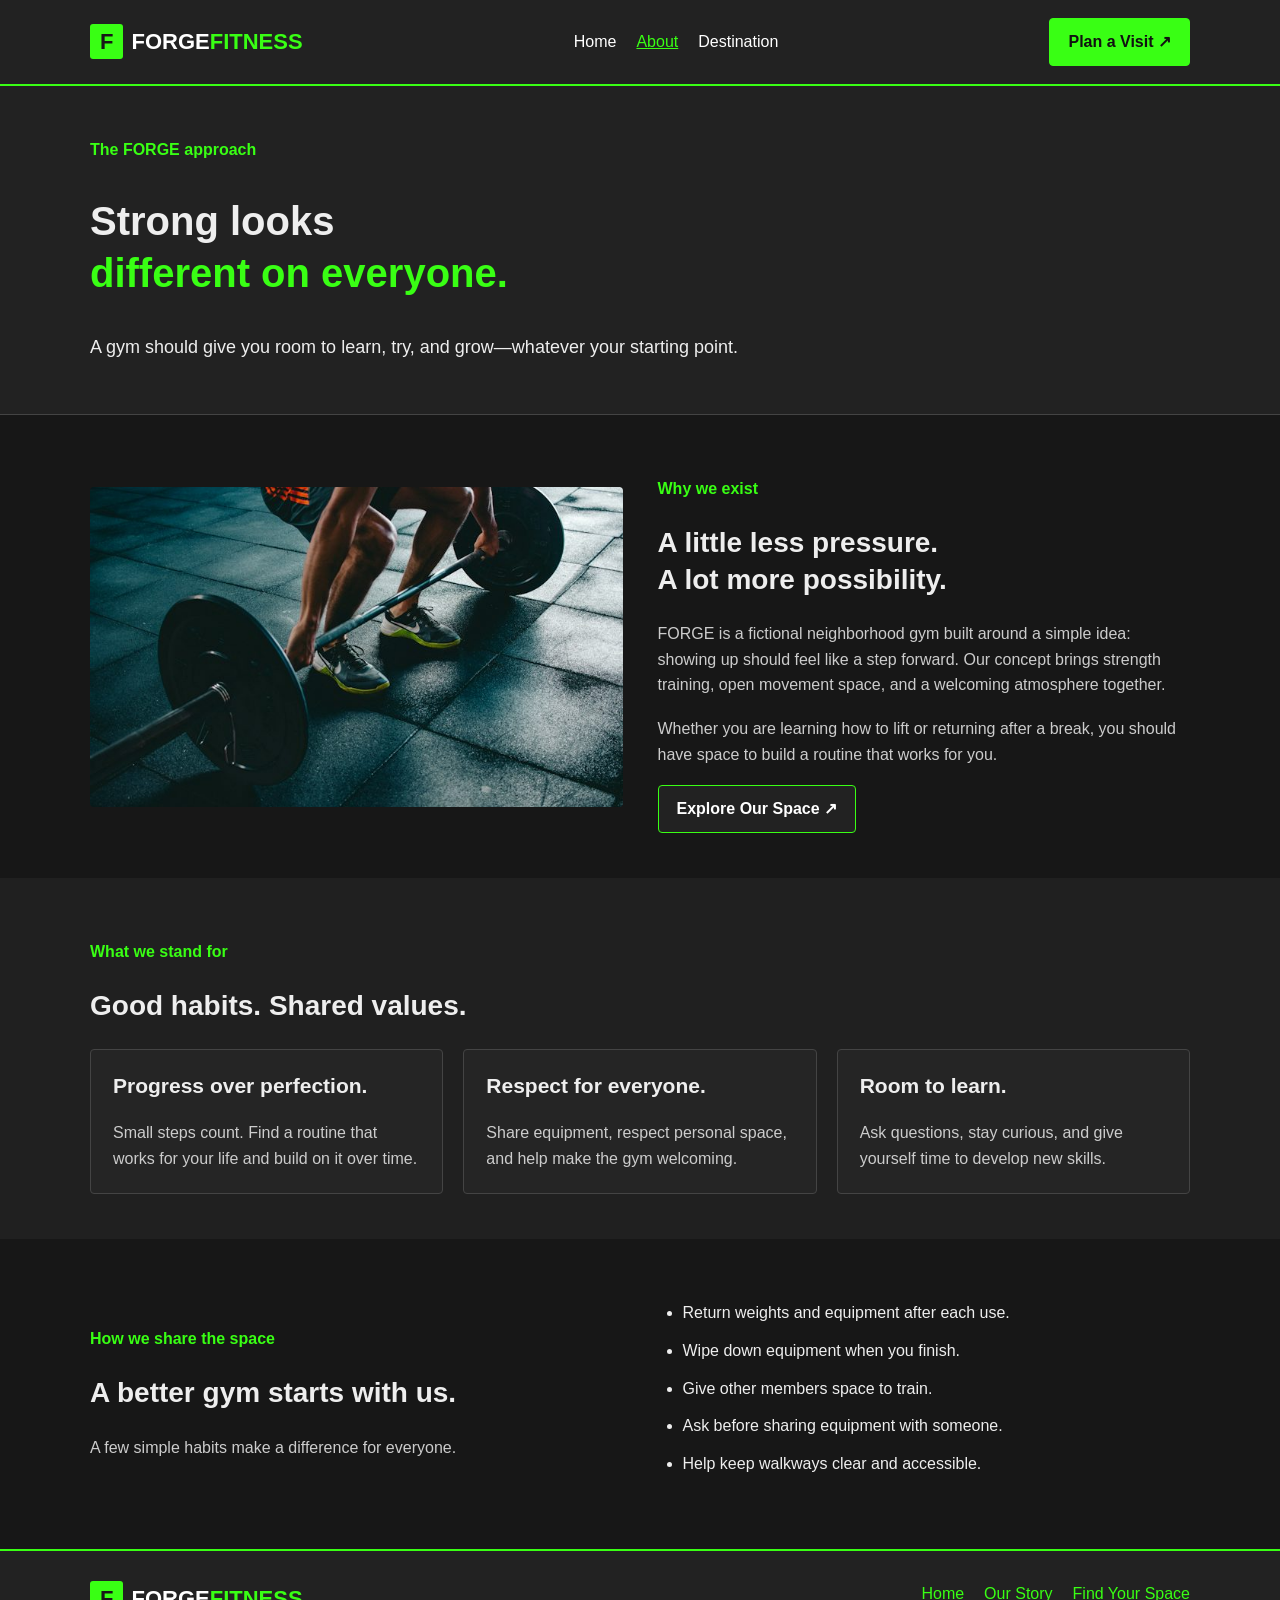
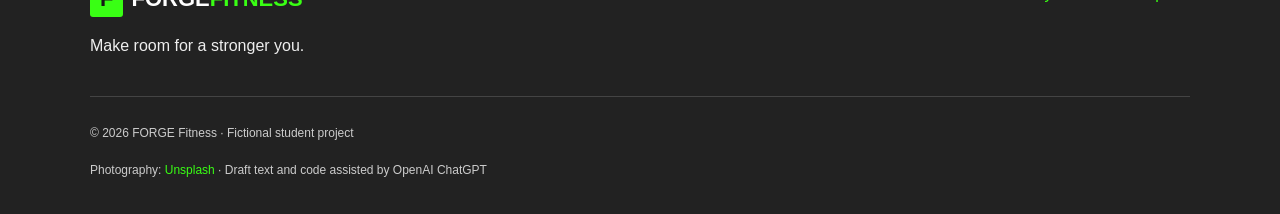
==== about.html @ 7fd6a6ab "Add files via upload" ====
<!DOCTYPE html>
<html lang="en">
<head>
    <meta charset="UTF-8">
    <meta name="viewport" content="width=device-width, initial-scale=1.0">

    <meta name="description"
          content="Learn about FORGE Fitness and our approach to strength, movement, and community.">

    <meta name="keywords"
          content="about FORGE Fitness, community gym, fitness, strength">

    <title>FORGE Fitness | About</title>

    <link rel="stylesheet" href="style.css">
</head>

<body>
    <a class="skip-link" href="#main">Skip to content</a>

    <header class="site-header">
        <div class="container header-inner">
            <a class="logo" href="index.html" aria-label="FORGE Fitness home">
                <span class="logo-mark" aria-hidden="true">F</span>
                <span>FORGE<span class="logo-word">FITNESS</span></span>
            </a>

            <nav class="main-nav" aria-label="Main navigation">
                <a href="index.html">Home</a>
                <a href="about.html" aria-current="page">About</a>
                <a href="destination.html">Destination</a>
            </nav>

            <a class="button" href="destination.html#visit">Plan a Visit ↗</a>
        </div>
    </header>

    <main id="main">
        <section class="page-intro">
            <div class="container">
                <p class="eyebrow">The FORGE approach</p>

                <h1>
                    Strong looks<br>
                    <span class="accent">different on everyone.</span>
                </h1>

                <p class="lead">
                    A gym should give you room to learn, try,
                    and grow—whatever your starting point.
                </p>
            </div>
        </section>

        <section class="section">
            <div class="container split-layout">
                <img
                    class="section-image"
                    src="about-gym.jpg"
                    alt="Athlete exercising in a gym"
                    width="700"
                    height="500"
                    loading="lazy"
                >

                <div>
                    <p class="eyebrow">Why we exist</p>
                    <h2>A little less pressure.<br>A lot more possibility.</h2>

                    <p class="body-copy">
                        FORGE is a fictional neighborhood gym built around
                        a simple idea: showing up should feel like a step
                        forward. Our concept brings strength training,
                        open movement space, and a welcoming atmosphere
                        together.
                    </p>

                    <p class="body-copy">
                        Whether you are learning how to lift or returning
                        after a break, you should have space to build a
                        routine that works for you.
                    </p>

                    <a class="button button-outline" href="destination.html">
                        Explore Our Space ↗
                    </a>
                </div>
            </div>
        </section>

        <section class="section values-section">
            <div class="container">
                <div class="section-heading">
                    <p class="eyebrow">What we stand for</p>
                    <h2>Good habits. Shared values.</h2>
                </div>

                <div class="three-columns">
                    <article class="card">
                        <span class="card-number">01</span>
                        <h3>Progress over perfection.</h3>
                        <p>
                            Small steps count. Find a routine that works
                            for your life and build on it over time.
                        </p>
                    </article>

                    <article class="card">
                        <span class="card-number">02</span>
                        <h3>Respect for everyone.</h3>
                        <p>
                            Share equipment, respect personal space,
                            and help make the gym welcoming.
                        </p>
                    </article>

                    <article class="card">
                        <span class="card-number">03</span>
                        <h3>Room to learn.</h3>
                        <p>
                            Ask questions, stay curious, and give
                            yourself time to develop new skills.
                        </p>
                    </article>
                </div>
            </div>
        </section>

        <section class="section">
            <div class="container split-layout">
                <div>
                    <p class="eyebrow">How we share the space</p>
                    <h2>A better gym starts with us.</h2>
                    <p class="body-copy">
                        A few simple habits make a difference for everyone.
                    </p>
                </div>

                <!-- Non-navigation list required by the assignment -->
                <ul class="feature-list">
                    <li>Return weights and equipment after each use.</li>
                    <li>Wipe down equipment when you finish.</li>
                    <li>Give other members space to train.</li>
                    <li>Ask before sharing equipment with someone.</li>
                    <li>Help keep walkways clear and accessible.</li>
                </ul>
            </div>
        </section>
    </main>

    <footer class="site-footer">
        <div class="container footer-top">
            <div>
                <a class="logo" href="index.html" aria-label="FORGE Fitness home">
                    <span class="logo-mark" aria-hidden="true">F</span>
                    <span>FORGE<span class="logo-word">FITNESS</span></span>
                </a>

                <p>Make room for a stronger you.</p>
            </div>

            <nav class="footer-nav" aria-label="Footer navigation">
                <a href="index.html">Home</a>
                <a href="about.html">Our Story</a>
                <a href="destination.html">Find Your Space</a>
            </nav>
        </div>

        <div class="container footer-bottom">
            <p>© 2026 FORGE Fitness · Fictional student project</p>

            <p class="image-credit">
                Photography:
                <a href="https://unsplash.com/photos/d25dfeac3438">
                    Unsplash
                </a>
                · Draft text and code assisted by OpenAI ChatGPT
            </p>
        </div>
    </footer>
</body>
</html>
---- style.css ----
/* General styles */
* {
    box-sizing: border-box;
}

body {
    margin: 0;
    background-color: #171717;
    color: #eeeeee;
    font-family: Arial, sans-serif;
    line-height: 1.6;
}

.container {
    width: 90%;
    max-width: 1100px;
    margin: auto;
}

a {
    color: #39FF14;
    text-decoration: none;
}

a:hover {
    text-decoration: underline;
}

img {
    max-width: 100%;
}

h1,
h2,
h3 {
    line-height: 1.3;
}

h1 {
    font-size: 40px;
}

h2 {
    font-size: 28px;
}

h3 {
    font-size: 21px;
}

p {
    margin-bottom: 18px;
}

/* Header and navigation */
.site-header {
    position: sticky;
    top: 0;
    z-index: 10;
    background-color: #222222;
    border-bottom: 2px solid #39FF14;
}

.header-inner {
    display: flex;
    justify-content: space-between;
    align-items: center;
    gap: 20px;
    padding: 18px 0;
}

.logo {
    display: inline-flex;
    align-items: center;
    gap: 8px;
    color: white;
    font-size: 22px;
    font-weight: bold;
}

.logo:hover {
    text-decoration: none;
}

.logo-mark {
    padding: 0 10px;
    background-color: #39FF14;
    color: #171717;
    border-radius: 3px;
}

.logo-word {
    color: #39FF14;
}

.main-nav {
    display: flex;
    flex-wrap: wrap;
    gap: 20px;
}

.main-nav a {
    color: white;
}

.main-nav a:hover,
.main-nav a[aria-current="page"] {
    color: #39FF14;
    text-decoration: underline;
}

/* Buttons */
.button {
    display: inline-block;
    padding: 10px 18px;
    background-color: #39FF14;
    color: #111111;
    border: 1px solid #39FF14;
    border-radius: 4px;
    font-weight: bold;
}

.button:hover {
    background-color: #39FF14;
    text-decoration: none;
}

.button-outline {
    background-color: #222222;
    color: white;
}

.button-outline:hover {
    background-color: #333333;
}

.button-group {
    display: flex;
    flex-wrap: wrap;
    gap: 15px;
    margin-top: 25px;
}

/* Home page */
.hero {
    padding: 75px 0;
    background-color: #222222;
    background-image:
        linear-gradient(
            rgba(0, 0, 0, 0.75),
            rgba(0, 0, 0, 0.75)
        ),
        url("images/gym-background.jpg");
    background-size: cover;
    background-position: center;
}

.hero-content {
    max-width: 650px;
}

.hero h1 {
    margin-top: 10px;
    font-size: 44px;
}

.lead {
    max-width: 650px;
    font-size: 18px;
}

.eyebrow {
    color: #39FF14;
    font-weight: bold;
}

.hero-note {
    margin-top: 25px;
    color: #cccccc;
}

.accent {
    color: #39FF14;
}

/* Shared sections */
.section {
    padding: 45px 0;
}

.section-heading {
    margin-bottom: 25px;
}

.three-columns {
    display: grid;
    grid-template-columns: repeat(3, 1fr);
    gap: 20px;
}

.card {
    padding: 22px;
    background-color: #252525;
    border: 1px solid #444444;
    border-radius: 4px;
}

.card h3 {
    margin-top: 0;
}

.card p {
    margin-bottom: 0;
    color: #cccccc;
}

/* Hide the decorative numbering */
.card-number {
    display: none;
}

.callout {
    padding: 30px;
    margin-bottom: 45px;
    background-color: #253b29;
    border-left: 4px solid #39FF14;
}

/* About and destination pages */
.page-intro {
    padding: 35px 0;
    background-color: #222222;
    border-bottom: 1px solid #444444;
}

.split-layout {
    display: grid;
    grid-template-columns: 1fr 1fr;
    align-items: center;
    gap: 35px;
}

.section-image {
    display: block;
    width: 100%;
    height: 320px;
    object-fit: cover;
    border-radius: 4px;
}

.body-copy {
    color: #cccccc;
}

.values-section {
    background-color: #202020;
}

.feature-list {
    padding-left: 25px;
}

.feature-list li {
    margin-bottom: 12px;
}

.visit-panel {
    display: grid;
    grid-template-columns: 1fr 1fr;
    gap: 35px;
    padding: 30px;
    margin-bottom: 45px;
    background-color: #252525;
    border: 1px solid #444444;
    scroll-margin-top: 120px;
}

.visit-steps {
    padding-left: 25px;
}

.visit-steps li {
    margin-bottom: 20px;
}

.visit-steps h3 {
    margin-bottom: 8px;
}

.project-note {
    padding: 15px;
    background-color: #171717;
    border-left: 3px solid #39FF14;
    font-size: 14px;
}

/* Footer */
.site-footer {
    padding: 30px 0 15px;
    background-color: #222222;
    border-top: 2px solid #39FF14;
}

.footer-top {
    display: flex;
    justify-content: space-between;
    gap: 25px;
}

.footer-nav {
    display: flex;
    flex-wrap: wrap;
    align-items: flex-start;
    gap: 20px;
}

.footer-bottom {
    margin-top: 20px;
    padding-top: 15px;
    border-top: 1px solid #444444;
    color: #cccccc;
    font-size: 12px;
}

/* Keyboard navigation */
.skip-link {
    position: absolute;
    top: -100px;
    left: 10px;
    padding: 10px;
    background-color: #39FF14;
    color: black;
}

.skip-link:focus {
    top: 10px;
}

a:focus-visible {
    outline: 2px solid #39FF14;
    outline-offset: 4px;
}

/* Smaller screens */
@media (max-width: 800px) {
    .header-inner {
        flex-direction: column;
        gap: 12px;
    }

    .main-nav {
        justify-content: center;
    }

    .header-inner > .button {
        display: none;
    }

    .three-columns,
    .split-layout,
    .visit-panel {
        grid-template-columns: 1fr;
    }

    .footer-top {
        flex-direction: column;
    }
}

/* Mobile screens, including 400px */
@media (max-width: 480px) {
    h1,
    .hero h1 {
        font-size: 32px;
    }

    h2 {
        font-size: 25px;
    }

    .hero {
        padding: 45px 0;
    }

    .lead {
        font-size: 16px;
    }

    .main-nav {
        gap: 16px;
    }

    .section {
        padding: 30px 0;
    }

    .section-image {
        height: 240px;
    }

    .callout,
    .visit-panel {
        padding: 20px;
    }

    .button-group {
        flex-direction: column;
        align-items: flex-start;
    }
}
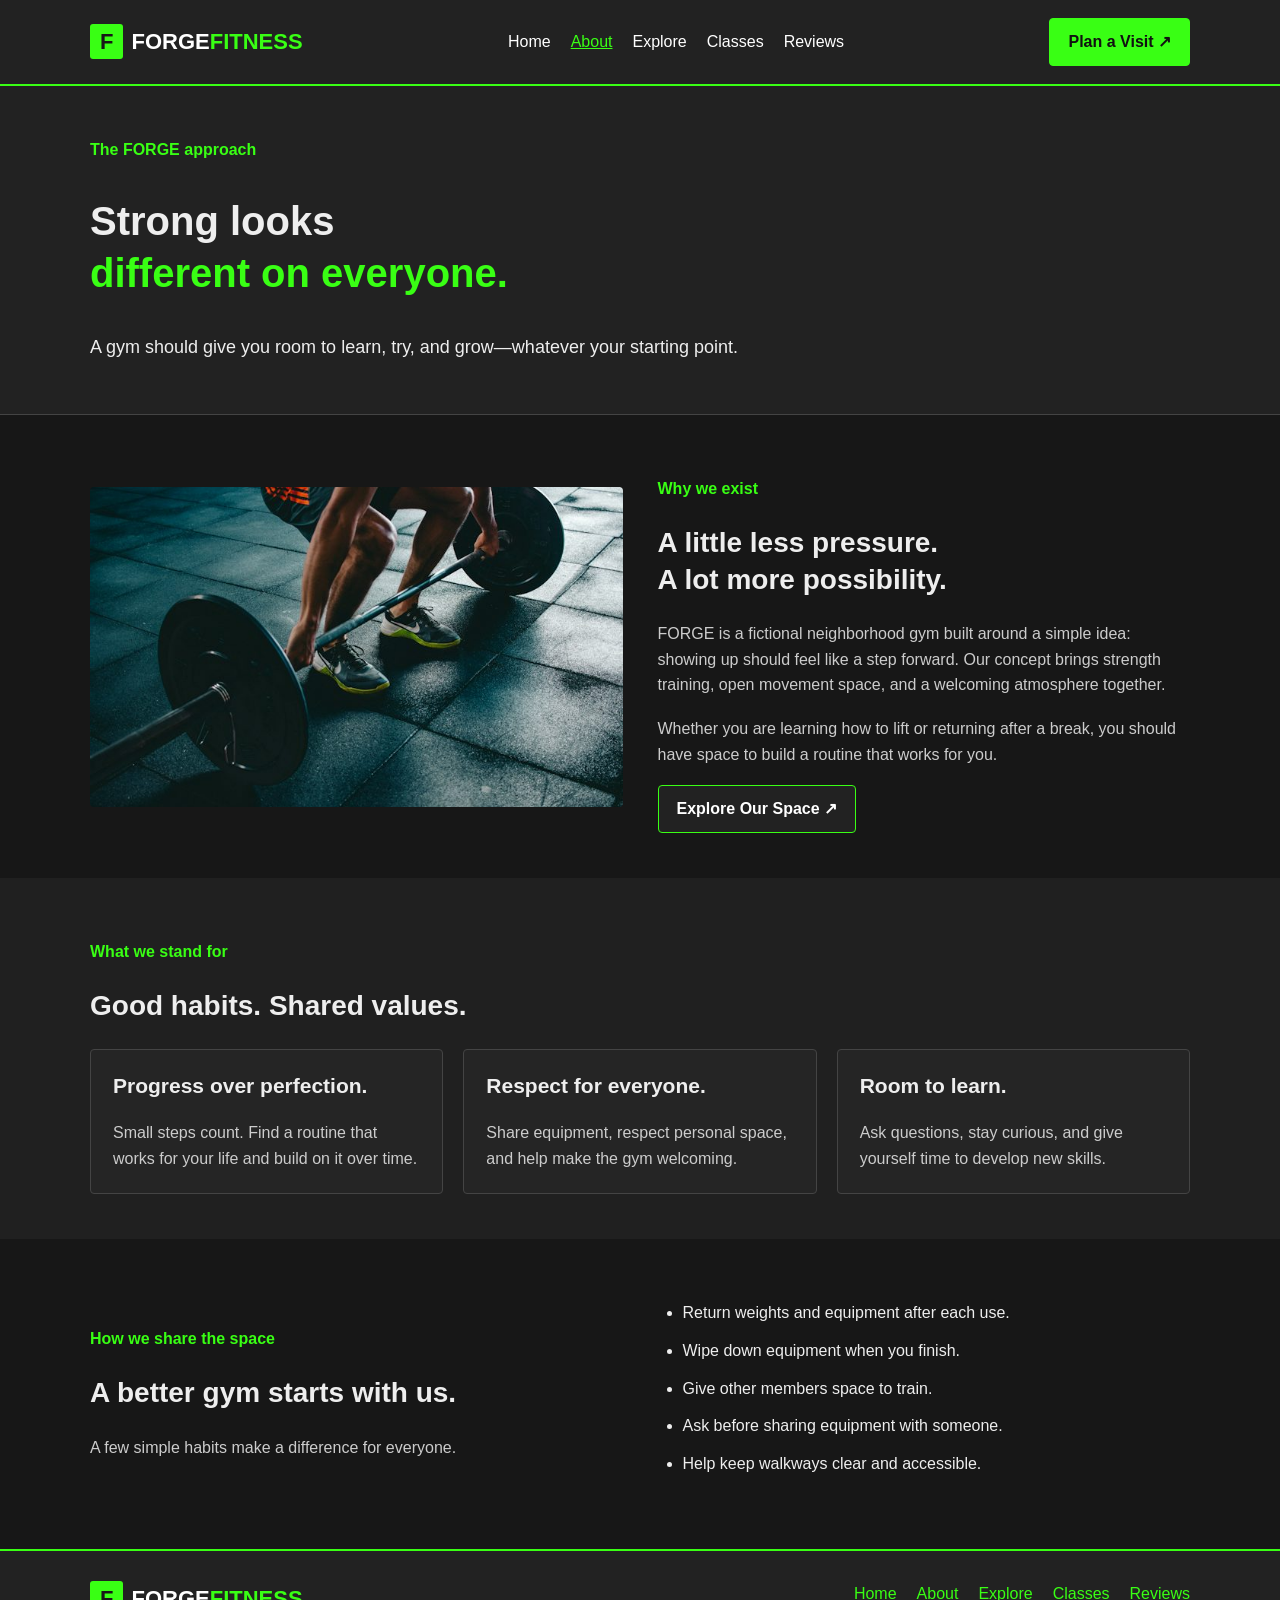
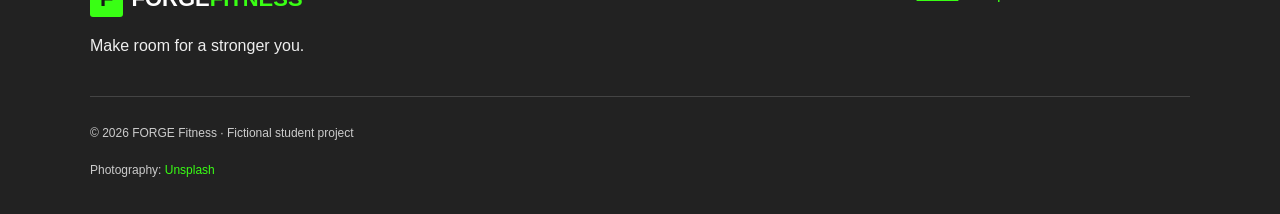
==== commit 06ee56cb: "Add classes, reviews, and Explore page improvements" ====
--- a/about.html
+++ b/about.html
@@ -28,7 +28,9 @@
             <nav class="main-nav" aria-label="Main navigation">
                 <a href="index.html">Home</a>
                 <a href="about.html" aria-current="page">About</a>
-                <a href="destination.html">Destination</a>
+                <a href="destination.html">Explore</a>
+                <a href="classes.html">Classes</a>
+                <a href="reviews.html">Reviews</a>
             </nav>
 
             <a class="button" href="destination.html#visit">Plan a Visit ↗</a>
@@ -161,8 +163,10 @@
 
             <nav class="footer-nav" aria-label="Footer navigation">
                 <a href="index.html">Home</a>
-                <a href="about.html">Our Story</a>
-                <a href="destination.html">Find Your Space</a>
+                <a href="about.html" aria-current="page">About</a>
+                <a href="destination.html">Explore</a>
+                <a href="classes.html">Classes</a>
+                <a href="reviews.html">Reviews</a>
             </nav>
         </div>
 
@@ -174,7 +178,6 @@
                 <a href="https://unsplash.com/photos/d25dfeac3438">
                     Unsplash
                 </a>
-                · Draft text and code assisted by OpenAI ChatGPT
             </p>
         </div>
     </footer>
--- a/style.css
+++ b/style.css
@@ -104,7 +104,8 @@
 }
 
 .main-nav a:hover,
-.main-nav a[aria-current="page"] {
+.main-nav a[aria-current="page"],
+.footer-nav a[aria-current="page"] {
     color: #39FF14;
     text-decoration: underline;
 }
@@ -294,6 +295,38 @@
     font-size: 14px;
 }
 
+/* Explore page: reuse the shared grids, cards, and button styles. */
+.explore-hero h1 {
+    margin-top: 10px;
+}
+
+.facility-card {
+    padding: 0;
+    overflow: hidden;
+    border-top: 3px solid #39FF14;
+}
+
+.facility-image {
+    display: block;
+    width: 100%;
+    height: 220px;
+    object-fit: cover;
+    border-radius: 3px 3px 0 0;
+}
+
+.facility-copy {
+    padding: 22px;
+}
+
+.explore-visit {
+    padding-top: 0;
+}
+
+#facilities,
+.explore-visit {
+    scroll-margin-top: 160px;
+}
+
 /* Footer */
 .site-footer {
     padding: 30px 0 15px;
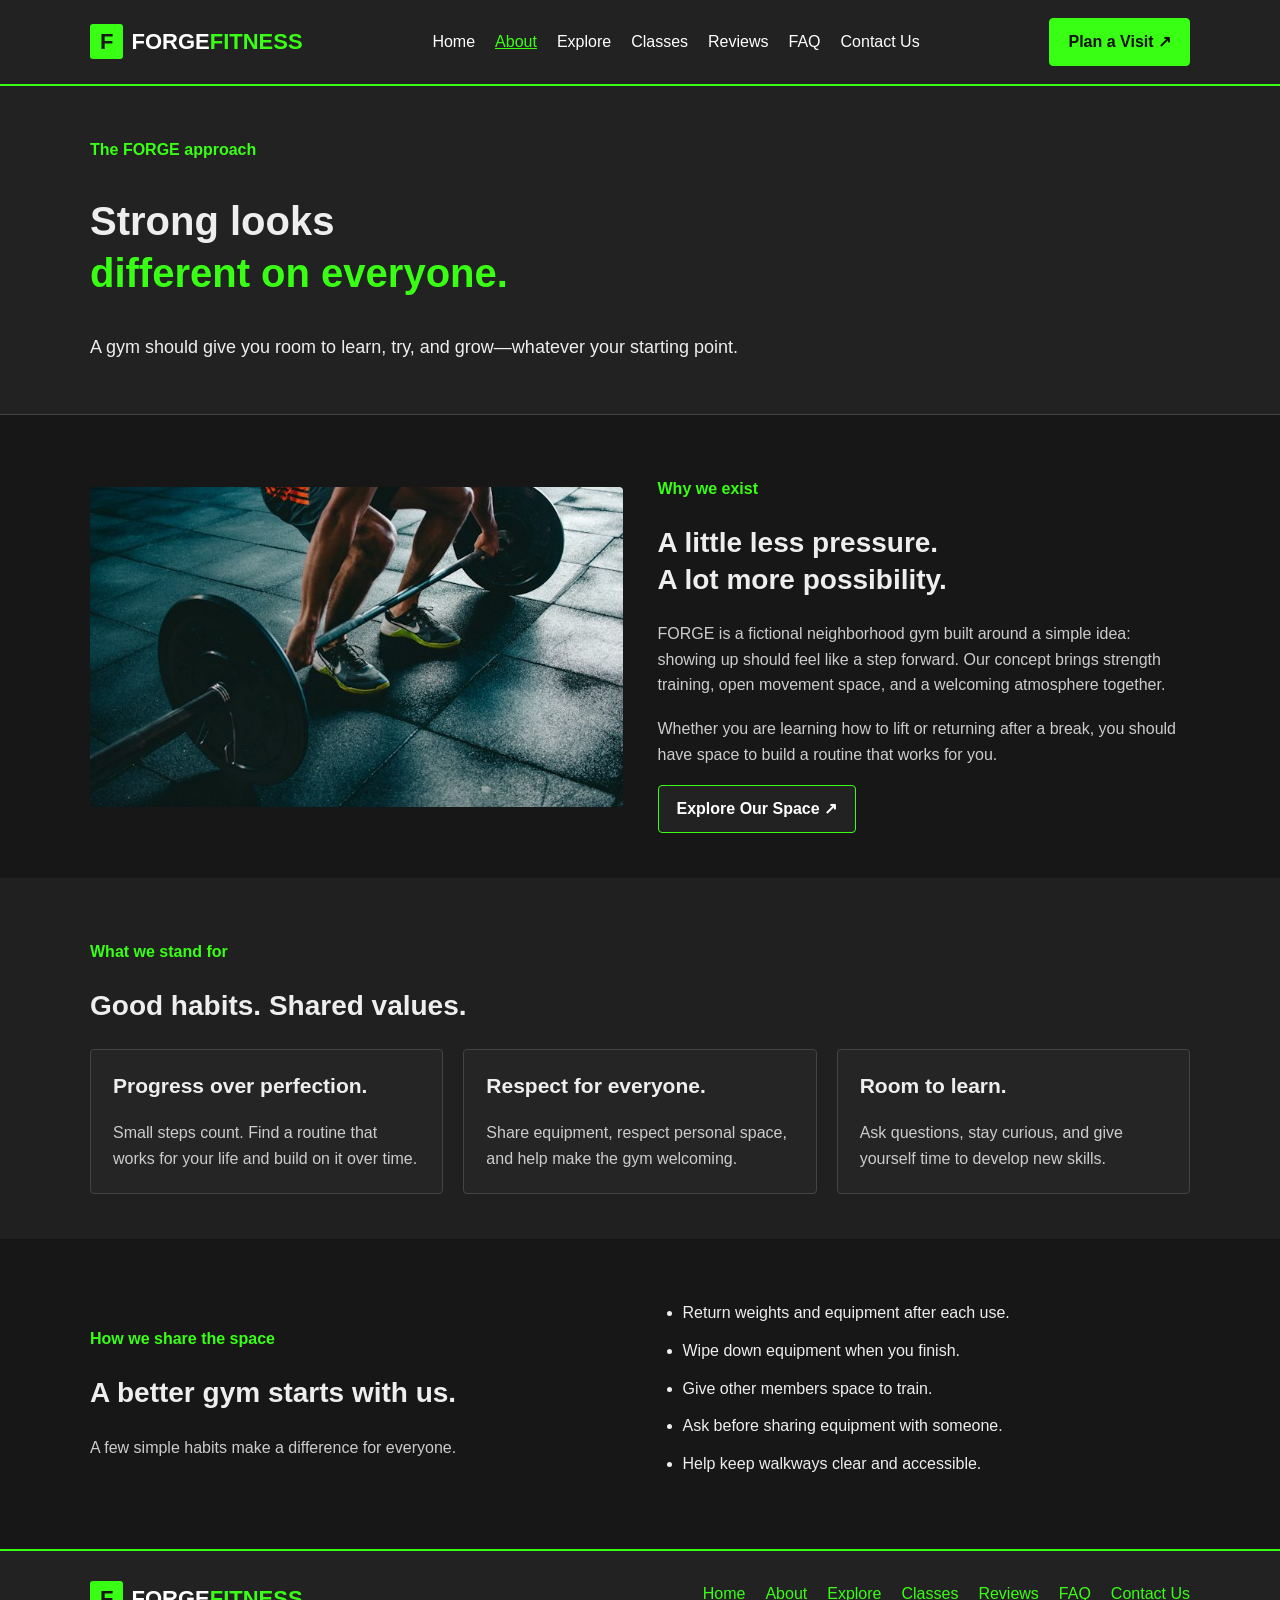
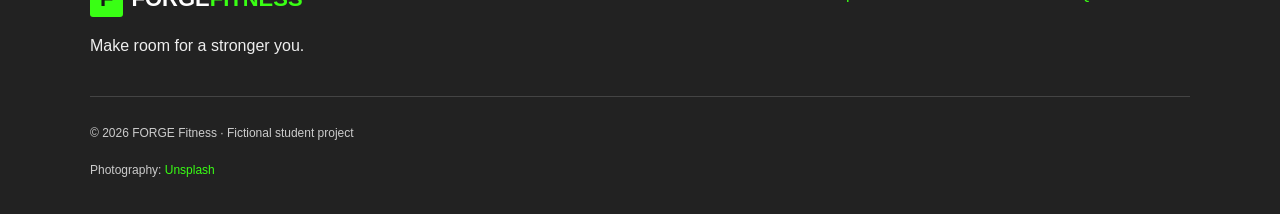
==== commit 54b3a821: "add faq and contact links i have to do this one page at a time, it wont let me edit them in one comm" ====
--- a/about.html
+++ b/about.html
@@ -31,6 +31,8 @@
                 <a href="destination.html">Explore</a>
                 <a href="classes.html">Classes</a>
                 <a href="reviews.html">Reviews</a>
+                <a href="faq.html">FAQ</a>
+                <a href="contact.html">Contact Us</a>
             </nav>
 
             <a class="button" href="destination.html#visit">Plan a Visit ↗</a>
@@ -167,6 +169,8 @@
                 <a href="destination.html">Explore</a>
                 <a href="classes.html">Classes</a>
                 <a href="reviews.html">Reviews</a>
+                <a href="faq.html">FAQ</a>
+                <a href="contact.html">Contact Us</a>
             </nav>
         </div>
 
@@ -182,4 +186,4 @@
         </div>
     </footer>
 </body>
-</html>+</html>
--- a/style.css
+++ b/style.css
@@ -104,8 +104,7 @@
 }
 
 .main-nav a:hover,
-.main-nav a[aria-current="page"],
-.footer-nav a[aria-current="page"] {
+.main-nav a[aria-current="page"] {
     color: #39FF14;
     text-decoration: underline;
 }
@@ -140,6 +139,16 @@
     flex-wrap: wrap;
     gap: 15px;
     margin-top: 25px;
+}
+
+.contact-form {
+    background: #171717;
+    border-color: #cccccc;
+    color: #eeeeee;
+}
+
+form {
+    margin-left: 100px;
 }
 
 /* Home page */
@@ -295,38 +304,6 @@
     font-size: 14px;
 }
 
-/* Explore page: reuse the shared grids, cards, and button styles. */
-.explore-hero h1 {
-    margin-top: 10px;
-}
-
-.facility-card {
-    padding: 0;
-    overflow: hidden;
-    border-top: 3px solid #39FF14;
-}
-
-.facility-image {
-    display: block;
-    width: 100%;
-    height: 220px;
-    object-fit: cover;
-    border-radius: 3px 3px 0 0;
-}
-
-.facility-copy {
-    padding: 22px;
-}
-
-.explore-visit {
-    padding-top: 0;
-}
-
-#facilities,
-.explore-visit {
-    scroll-margin-top: 160px;
-}
-
 /* Footer */
 .site-footer {
     padding: 30px 0 15px;
@@ -440,4 +417,4 @@
         flex-direction: column;
         align-items: flex-start;
     }
-}
+}
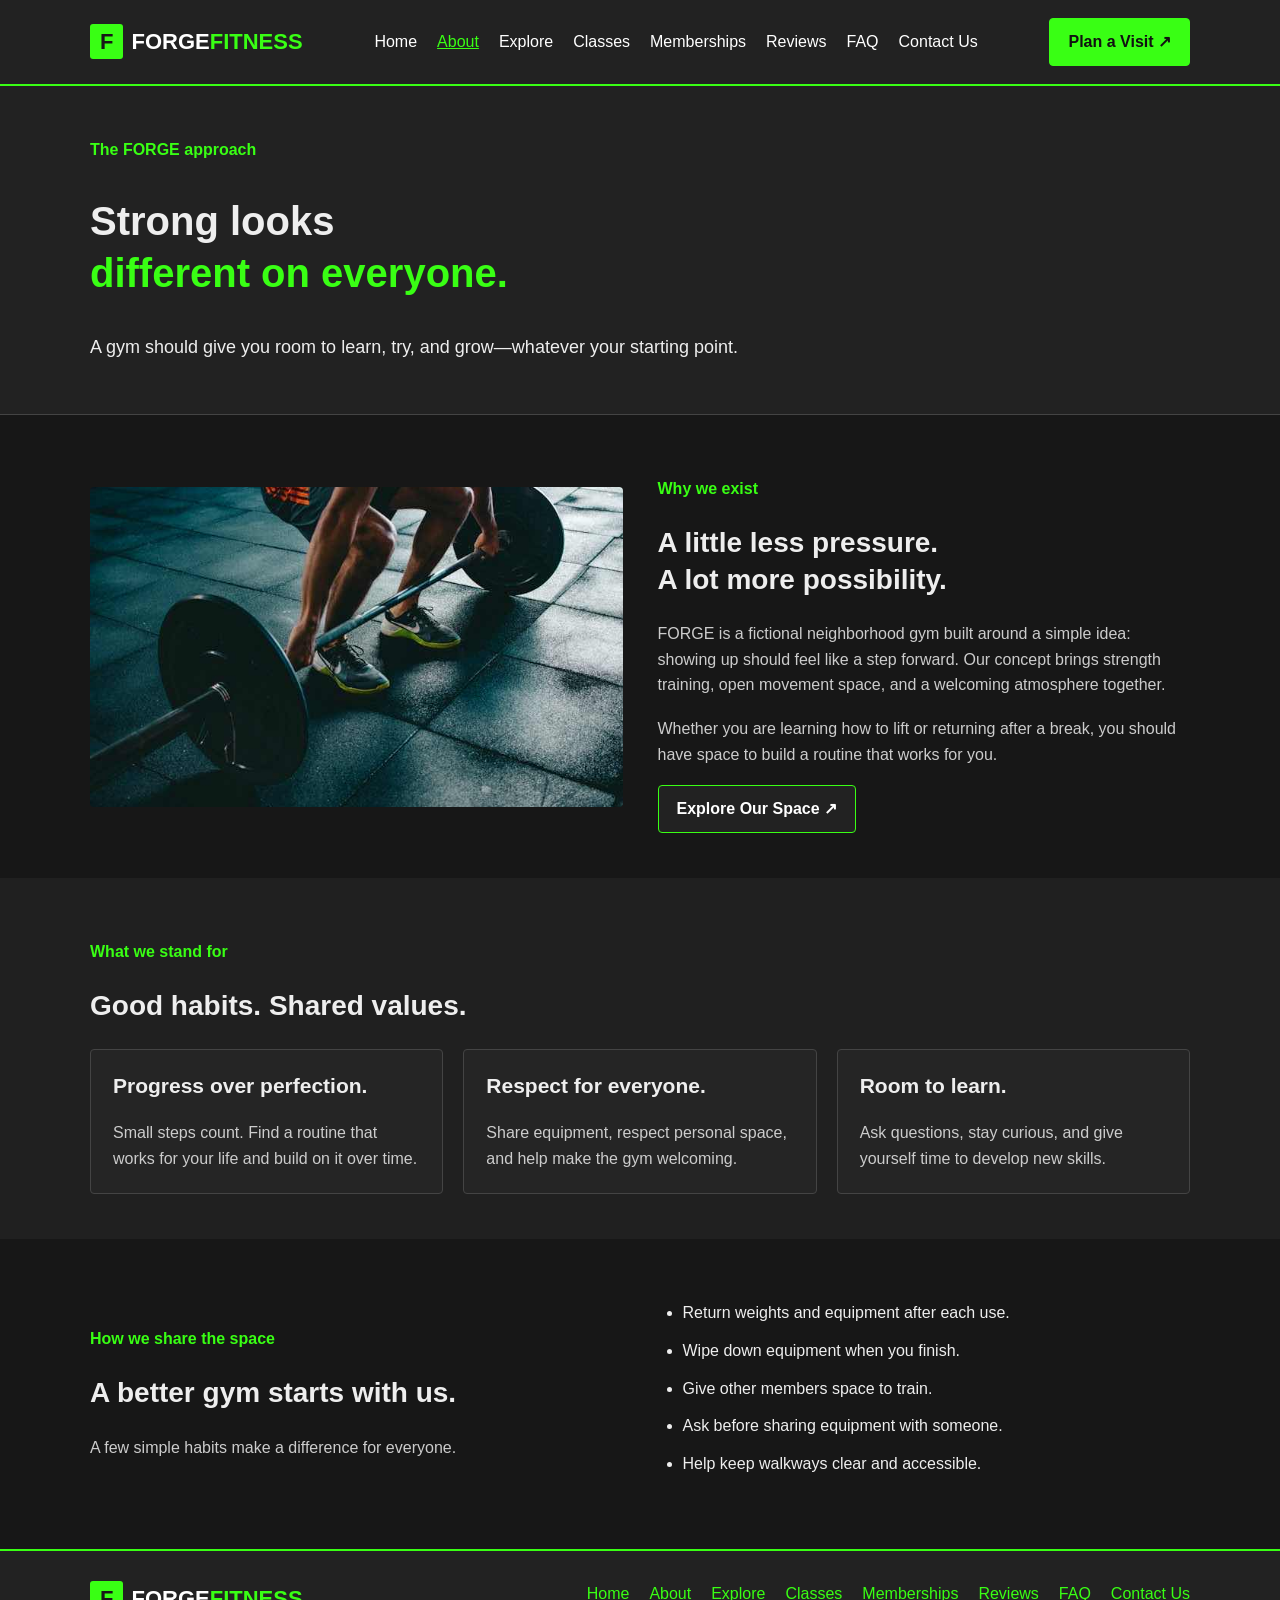
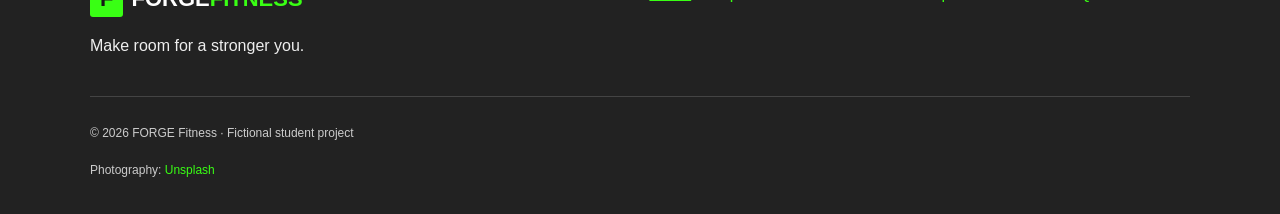
==== commit 866fd333: "Add membership plans and navigation; improve contact form and image sizes" ====
--- a/about.html
+++ b/about.html
@@ -30,6 +30,7 @@
                 <a href="about.html" aria-current="page">About</a>
                 <a href="destination.html">Explore</a>
                 <a href="classes.html">Classes</a>
+                <a href="membership.html">Memberships</a>
                 <a href="reviews.html">Reviews</a>
                 <a href="faq.html">FAQ</a>
                 <a href="contact.html">Contact Us</a>
@@ -168,6 +169,7 @@
                 <a href="about.html" aria-current="page">About</a>
                 <a href="destination.html">Explore</a>
                 <a href="classes.html">Classes</a>
+                <a href="membership.html">Memberships</a>
                 <a href="reviews.html">Reviews</a>
                 <a href="faq.html">FAQ</a>
                 <a href="contact.html">Contact Us</a>
--- a/style.css
+++ b/style.css
@@ -104,7 +104,8 @@
 }
 
 .main-nav a:hover,
-.main-nav a[aria-current="page"] {
+.main-nav a[aria-current="page"],
+.footer-nav a[aria-current="page"] {
     color: #39FF14;
     text-decoration: underline;
 }
@@ -141,14 +142,51 @@
     margin-top: 25px;
 }
 
+/* Contact form */
+.contact-section {
+    max-width: 700px;
+}
+
+#contactForm {
+    display: flex;
+    flex-direction: column;
+}
+
+#contactForm label {
+    margin-bottom: 6px;
+    font-weight: bold;
+}
+
 .contact-form {
+    width: 100%;
+    padding: 12px;
+    margin-bottom: 20px;
     background: #171717;
-    border-color: #cccccc;
+    border: 1px solid #cccccc;
+    border-radius: 4px;
     color: #eeeeee;
-}
-
-form {
-    margin-left: 100px;
+    font: inherit;
+}
+
+textarea.contact-form {
+    resize: vertical;
+}
+
+.contact-form:focus-visible,
+#contactForm button:focus-visible {
+    outline: 2px solid #39FF14;
+    outline-offset: 3px;
+}
+
+#contactForm .button {
+    align-self: flex-start;
+    font: inherit;
+    font-weight: bold;
+    cursor: pointer;
+}
+
+#confirmation:empty {
+    display: none;
 }
 
 /* Home page */
@@ -417,4 +455,50 @@
         flex-direction: column;
         align-items: flex-start;
     }
-}+}
+/* Membership plans */
+.membership-card {
+    display: flex;
+    flex-direction: column;
+    border-top: 3px solid #39FF14;
+}
+
+.membership-card .membership-price {
+    margin: 0 0 18px;
+    color: #39FF14;
+}
+
+.membership-price strong {
+    font-size: 30px;
+}
+
+.membership-select {
+    margin-top: auto;
+    font: inherit;
+    font-weight: bold;
+    cursor: pointer;
+}
+
+.membership-select:focus-visible {
+    outline: 2px solid #39FF14;
+    outline-offset: 4px;
+}
+
+.membership-selected {
+    border-color: #39FF14;
+    background-color: #253b29;
+}
+
+#membership-confirmation {
+    margin-top: 24px;
+}
+
+/* Keep the expanded navigation readable at intermediate widths. */
+.main-nav a,
+.header-inner > .button {
+    white-space: nowrap;
+}
+
+.header-inner .logo {
+    flex-shrink: 0;
+}
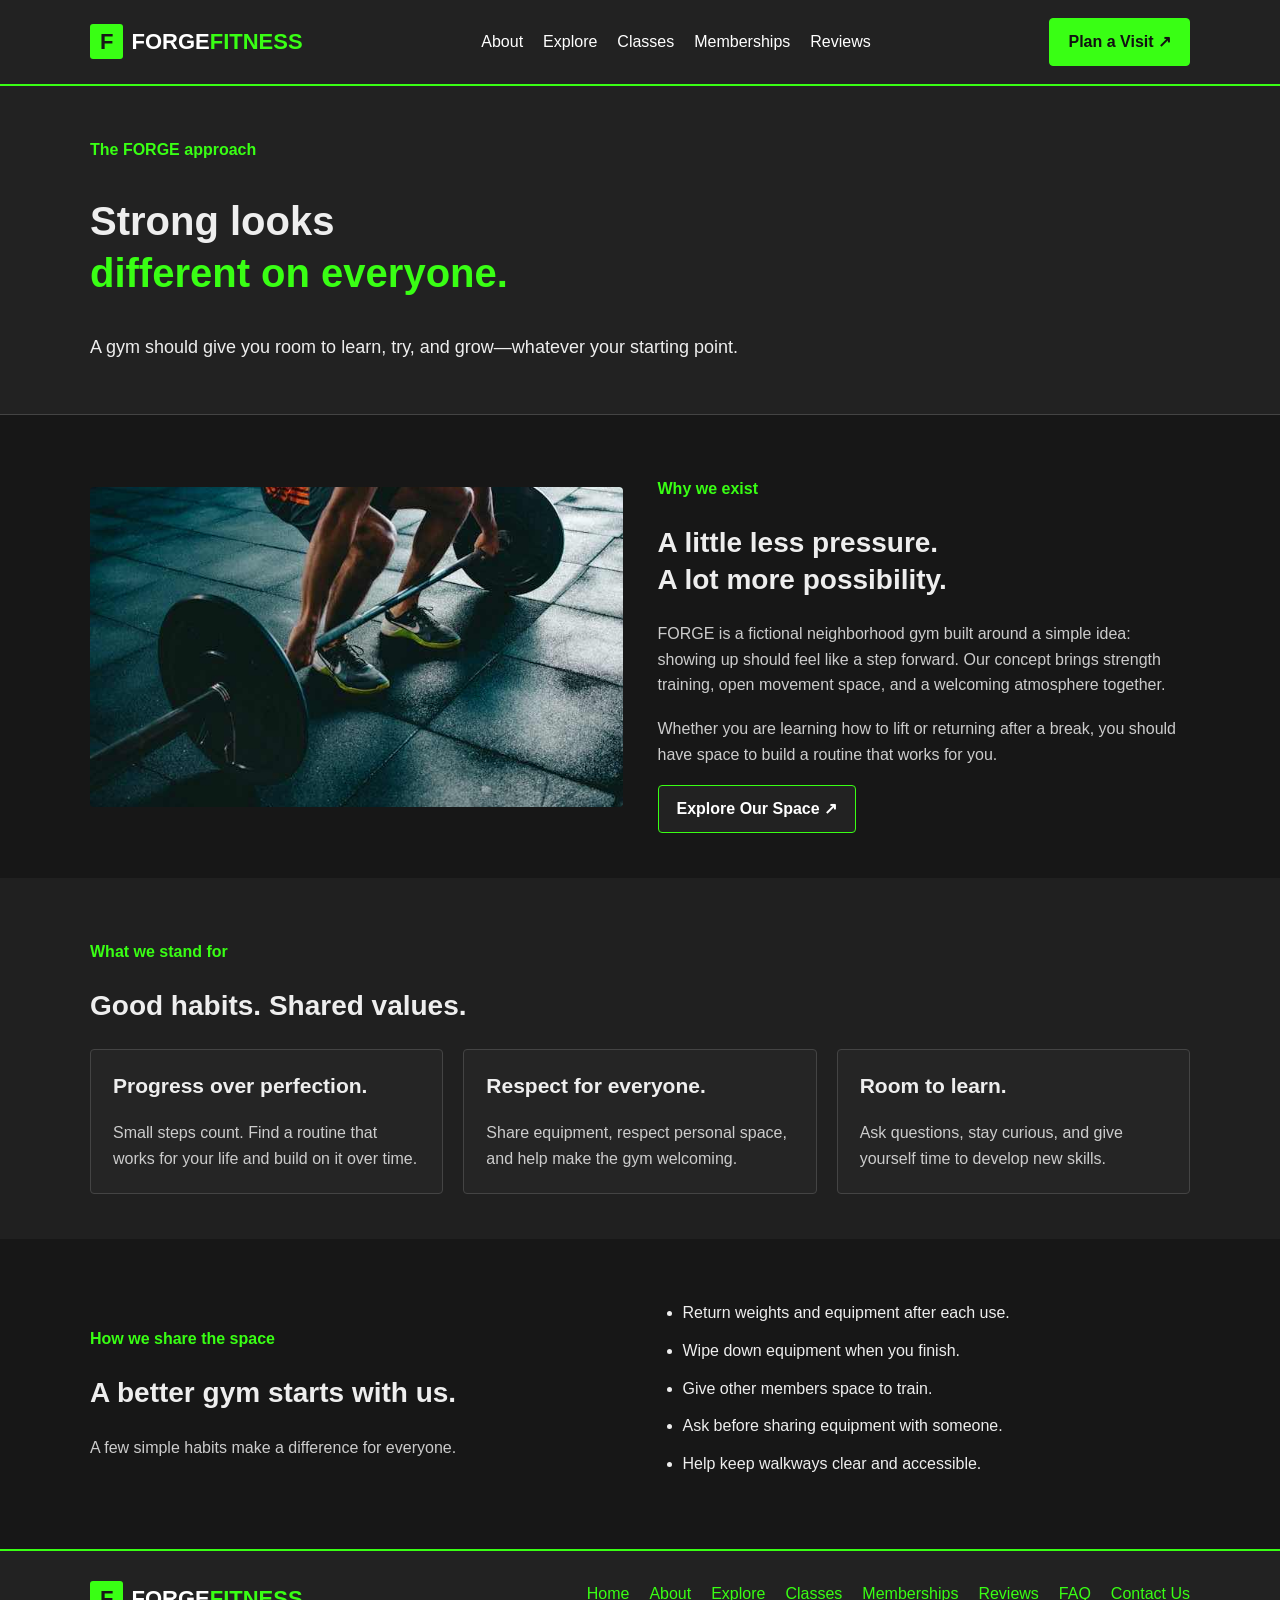
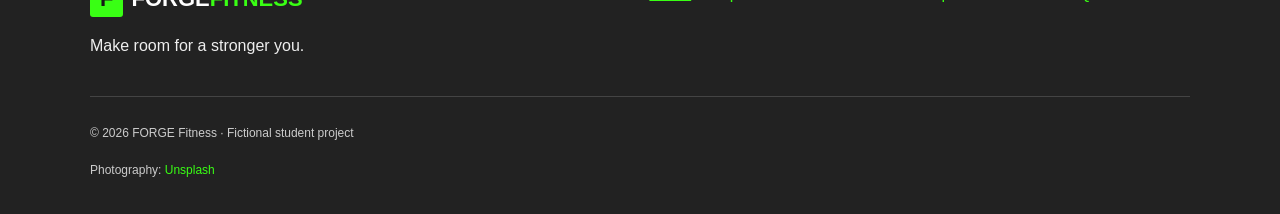
==== commit 4d3a290d: "Update About link in navigation Removed unnecessary aria-current attribute from About link." ====
--- a/about.html
+++ b/about.html
@@ -26,14 +26,11 @@
             </a>
 
             <nav class="main-nav" aria-label="Main navigation">
-                <a href="index.html">Home</a>
-                <a href="about.html" aria-current="page">About</a>
+                <a href="about.html">About</a>
                 <a href="destination.html">Explore</a>
                 <a href="classes.html">Classes</a>
                 <a href="membership.html">Memberships</a>
                 <a href="reviews.html">Reviews</a>
-                <a href="faq.html">FAQ</a>
-                <a href="contact.html">Contact Us</a>
             </nav>
 
             <a class="button" href="destination.html#visit">Plan a Visit ↗</a>
@@ -181,7 +178,7 @@
 
             <p class="image-credit">
                 Photography:
-                <a href="https://unsplash.com/photos/d25dfeac3438">
+                <a href="https://unsplash.com/">
                     Unsplash
                 </a>
             </p>
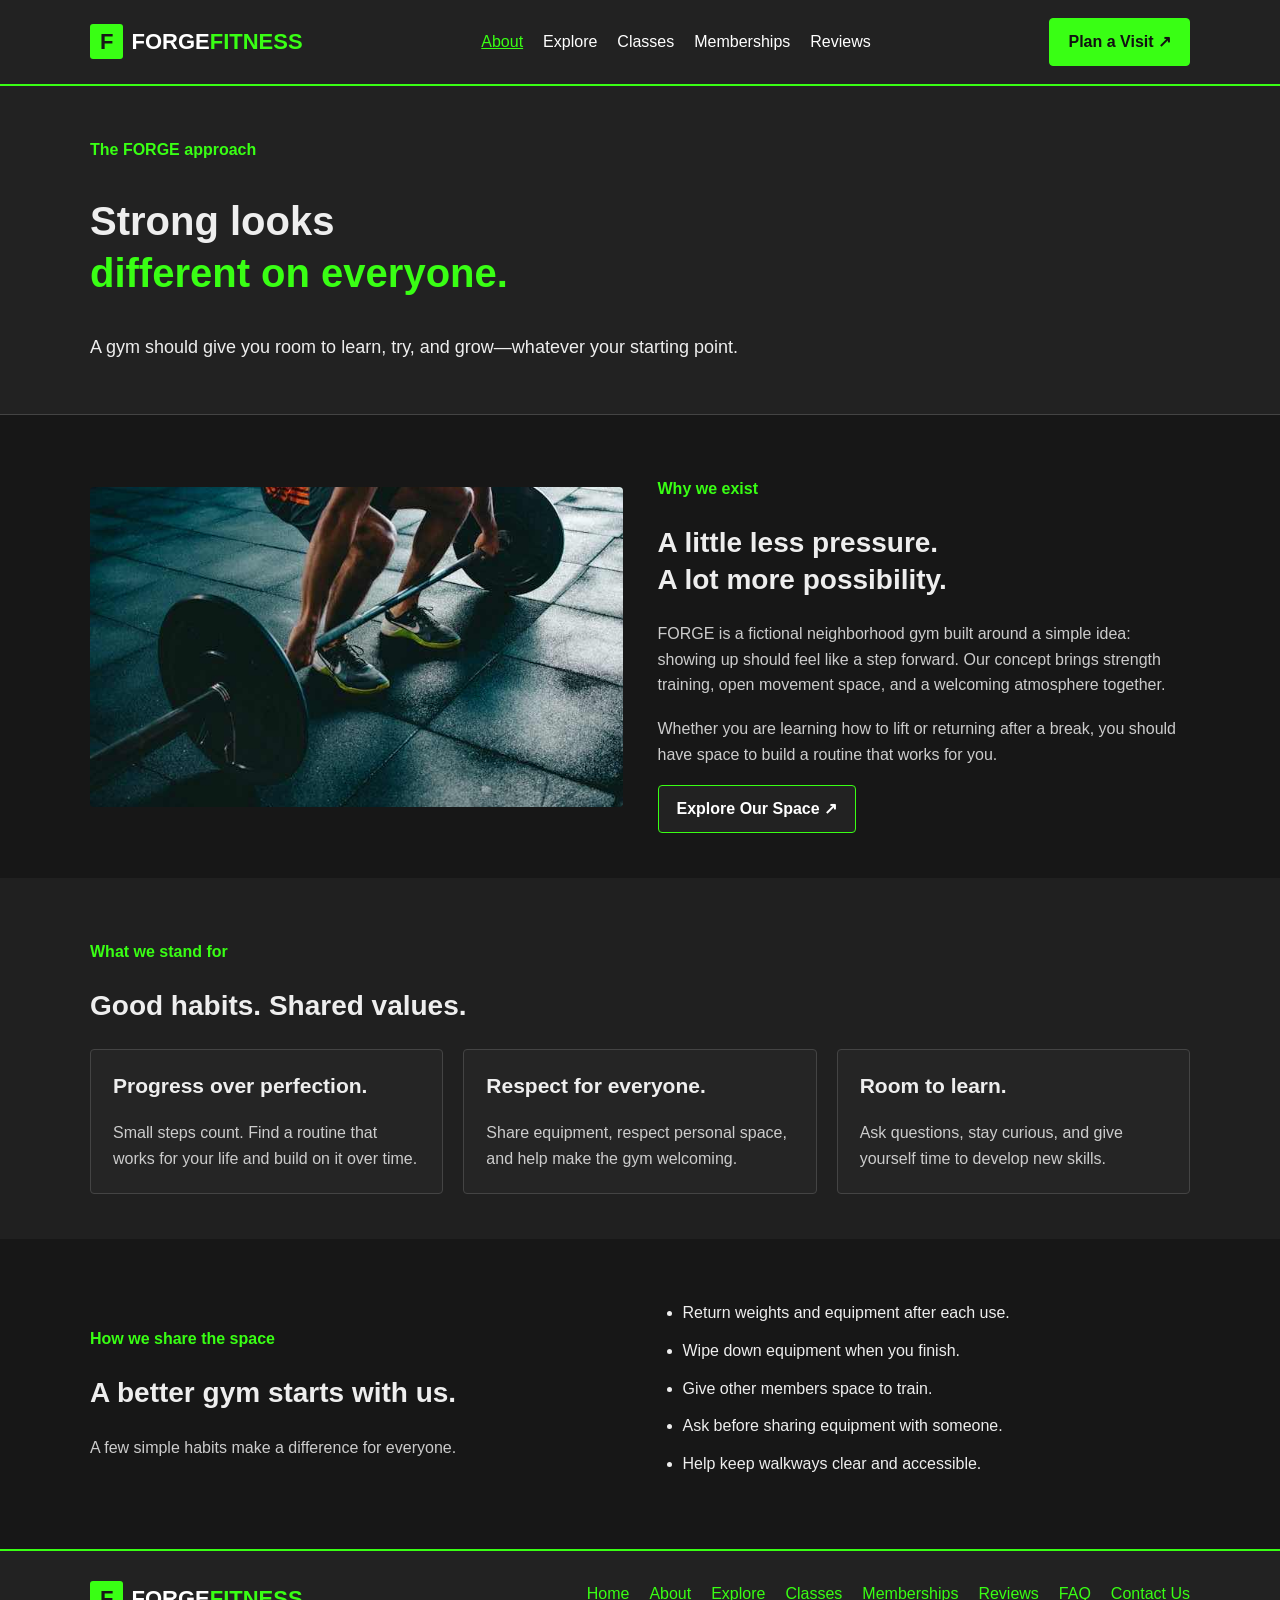
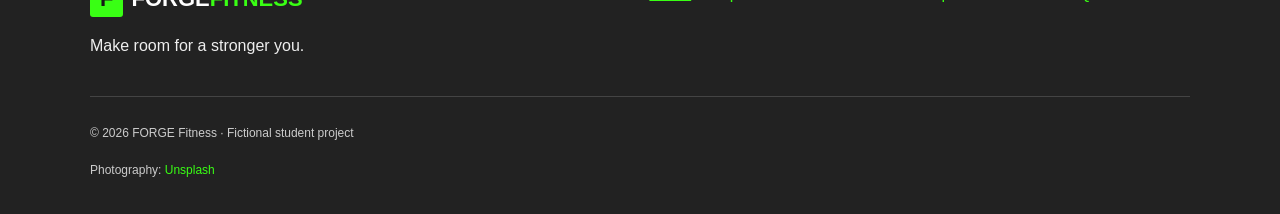
==== commit 8942a0cd: "Update About link to reflect current page" ====
--- a/about.html
+++ b/about.html
@@ -26,7 +26,7 @@
             </a>
 
             <nav class="main-nav" aria-label="Main navigation">
-                <a href="about.html">About</a>
+                <a href="about.html" aria-current="page">About</a>
                 <a href="destination.html">Explore</a>
                 <a href="classes.html">Classes</a>
                 <a href="membership.html">Memberships</a>
